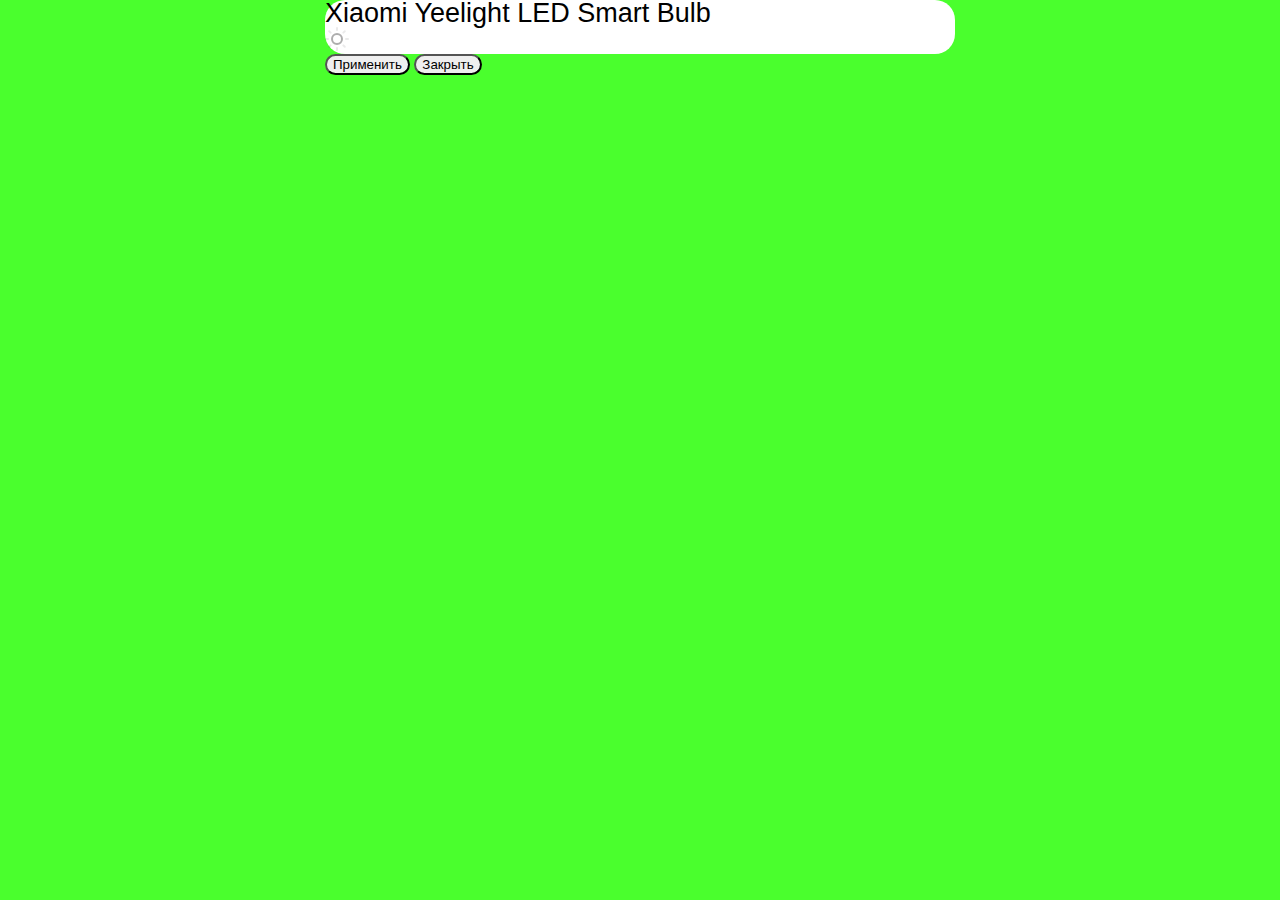
==== popup1.html @ 88f3d819 "start popups" ====
<!DOCTYPE html>
<html lang="en">
<head>
    <meta charset="UTF-8">
    <title>Title</title>
    <link rel="stylesheet" href="./src/css/main.css">
</head>
<body style="background-color: #4aff2d; display: flex; justify-content: center; align-items: center;">

    <div class="popup">
        <div class="popup__content">
            <div class="popup__header">
                <div class="popup__title">Xiaomi Yeelight LED Smart Bulb</div>
                <img src="./src/img/svg/icon_sun.svg" alt="" class="popup__image">
            </div>
            <div class="popup__mode">

            </div>
            <div class="popup__breakpoints">

            </div>
            <div class="popup__touch-area">

            </div>
            
        </div>
        <div class="popup__btns">
            <button class="popup__submit">Применить</button>
            <button class="popup__close">Закрыть</button>
        </div>
    </div>

</body>
</html>
---- src/css/main.css ----
html,body,div,span,applet,object,iframe,h1,h2,h3,h4,h5,h6,p,blockquote,pre,a,abbr,acronym,address,big,cite,code,del,dfn,em,img,ins,kbd,q,s,samp,small,strike,strong,sub,sup,tt,var,b,u,i,center,dl,dt,dd,ol,ul,li,fieldset,form,label,legend,table,caption,tbody,tfoot,thead,tr,th,td,article,aside,canvas,details,embed,figure,figcaption,footer,header,hgroup,menu,nav,output,ruby,section,summary,time,mark,audio,video{margin:0;padding:0;border:0;font-size:100%;font:inherit;vertical-align:baseline}article,aside,details,figcaption,figure,footer,header,hgroup,menu,nav,section{display:block}body{line-height:1}ol,ul{list-style:none}blockquote,q{quotes:none}blockquote:before,blockquote:after,q:before,q:after{content:'';content:none}table{border-collapse:collapse;border-spacing:0}@font-face{font-family:'arial_mtregular';src:url("./../fonts/arialmt-webfont.eot");src:url("./../fonts/arialmt-webfont.eot?#iefix") format("embedded-opentype"),url("./../fonts/arialmt-webfont.woff2") format("woff2"),url("./../fonts/arialmt-webfont.woff") format("woff"),url("./../fonts/arialmt-webfont.ttf") format("truetype"),url("./../fonts/arialmt-webfont.svg#arial_mtregular") format("svg");font-weight:normal;font-style:normal}@font-face{font-family:"ArialMT";src:url("./../fonts/ArialMT.otf");font-weight:400;font-style:normal}html{font-size:16px;font-family:Arial,sans-serif}html,body{margin:0}*{box-sizing:border-box}body{background:transparent}main.container{margin-bottom:8px}button{outline:none}button:hover{cursor:pointer}.container{max-width:1366px;padding:0 0 0 40px;margin:0 auto}.title{margin-bottom:20px;font-size:18px;font-weight:700}.wrapper{display:flex;flex-wrap:wrap;padding-top:30px}.sm-hidden{display:block}.none{display:none !important}[jsrow]{transition-property:margin-left, margin-top;transition-duration:0.3s, 0.3s;transition-timing-function:linear, linear}.section__upper{display:flex;justify-content:space-between}.scroller{display:flex;justify-content:space-between;width:40px}.scroller__arrow{display:block;width:10px;height:14px}.scroller-scripts{margin-right:40px}[jstogglertype]:hover{cursor:pointer}.header{min-height:92px;display:flex;align-items:center;border-bottom:1px solid #F0F0F0}.head-nav{margin-left:52px}.head-nav__ul{display:flex;flex-wrap:wrap}.head-nav__li{margin-right:28px}.head-nav__link{opacity:0.6;font-size:16px;font-weight:700;color:#333;line-height:20px;text-decoration:none}.head-nav__link.active{opacity:1;color:#000}.main{width:47.5%;margin:0 2% 28px 0}.main .item{min-height:120px;margin-right:0}.main__body{position:relative;display:flex;overflow:hidden;padding:20px 21px 0 25px;max-height:330px;min-height:331px;background:#fff url("./../img/jpeg/12.jpg") no-repeat;border-radius:19px}.main__info{padding-top:8px}.main__greeting{margin-right:5px;margin-bottom:10px;font-size:27px;font-weight:700}.main__temperature{display:flex}.main__status{margin:0 5px 27px 0;font-size:14px}.main__temperature_title{color:#858585;font-size:0.81rem;margin-bottom:8px}.main__temperature_indoors,.main__temperature_outdoors{min-width:80px}.main__temperature_value{font-size:calc(2em + 4px);font-weight:700}.main__devices{margin:0 0 0 auto}.main__row{display:flex;flex-wrap:wrap;flex-direction:column;height:10000px}.main__next-devices{position:absolute;z-index:2;bottom:0;width:202px;height:41px;display:flex;align-items:center;justify-content:center;right:20px;background-color:#F7F7F7;border-radius:20px 20px 0 0}.main__next-devices:hover{cursor:pointer}.main__temperature_img{margin-left:-3px}.main__temperature_wrap{float:left;margin-right:10px}.scripts{width:50.5%;overflow-x:hidden}.scripts__area{overflow:hidden;display:flex;flex-wrap:wrap;max-height:330px}.item{display:flex;flex-direction:column;align-items:flex-start;width:200px;min-height:100px;padding:15px;margin:0 15px 15px 0;border-radius:20px;background-color:#F7F7F7;-webkit-tap-highlight-color:transparent;-webkit-tap-highlight-color:transparent;transition-property:box-shadow, background-color;transition-duration:0.3s;transition-timing-function:ease-in-out, ease-in-out;outline:none}.item:hover,.item:active{cursor:pointer;box-shadow:0 2px 6px 0 rgba(197,186,186,0.5);background:#fff}.item:active,.item:hover,.item:focus{outline:0;outline-offset:0}.item__text{margin:auto 0 0 0;font-weight:700;font-size:14px;color:#333;letter-spacing:0;line-height:1.2;text-align:left}.item__mode{margin-top:5px;font-weight:400;font-size:0.70rem;color:#858585;letter-spacing:0}.devices{width:100%}.devices .title{margin-bottom:0}.devices .item{min-height:120px}.devices__upper{display:flex;align-items:center;margin-bottom:19px}.devices__filter{margin:0 auto 0 12px}.devices__filter_lg{display:flex}.devices__filter-btn{display:block;margin-right:8px;padding:8px 14px;background-color:#F7F7F7;font-size:0.8125rem;font-weight:700;border-radius:20px;border:none}.devices__filter-btn.active{background-color:#FFD93E}.devices__filter_sm{display:none;width:71px;padding:6px 11px;font-weight:700;background-color:#FFD93E;border-radius:20px}.scroller-devices{margin-right:45px}.devices__visible-area{overflow-x:hidden}.devices__row{display:flex;width:10000px}.footer{display:flex;align-items:center;justify-content:space-between;padding-right:37px}.footer__ul{display:flex;flex-wrap:wrap}.footer__a,.copyright{font-size:0.75rem;color:#858585;letter-spacing:0.01px}.footer__li{margin-right:17px}.footer__a{text-decoration:none}.footer__a:hover{text-decoration:none}.popup{background-color:transparent;width:630px;max-width:100%}.popup__title{font-size:27px}.popup__content{background-color:#fff;border-radius:20px}.popup__close,.popup__submit{border-radius:20px}@media (max-width: 991px){.main__temperature_wrap{font-size:1.5rem}}@media (max-width: 900px){.main{margin:0 0 31px 0}.main .item{margin-right:20px}.main,.devices,.scripts{width:100%}.main__body{flex-direction:column;min-height:inherit}.main__devices{margin:0}.main__row{flex-direction:row;height:auto;width:10000px}.main__greeting{font-size:18px;margin-bottom:8px}.item{margin-bottom:21px;align-self:flex-start}.sm-hidden{display:none}.main__status,.main__temperature_title{font-size:12px}.main__temperature_img{max-width:20px;height:auto}.main__temperature_value{display:flex;align-items:flex-start}.main__info{padding-top:0}.main__body{padding-top:23px;padding-left:21px}.header{border-bottom:none;min-height:62px}.container{padding:0}.container.header{padding:0 20px}.section{padding:0 20px}.section.scripts,.section.devices{padding-right:0}.main__status{margin-bottom:16px}.main__temperature_indoors,.main__temperature_outdoors{min-width:59px}.main__temperature_wrap{margin-right:6px}.main__temperature{margin-bottom:21px}.scripts__area{width:10000px}.scripts__wrap{overflow-x:hidden}.item__text{line-height:1.2}.scripts{margin-bottom:14px}.footer__a,.copyright{padding:0 20px;font-size:0.65rem}.footer__li{margin-bottom:10px}.devices__filter_sm{display:block}}
/*# sourceMappingURL=main.css.map */
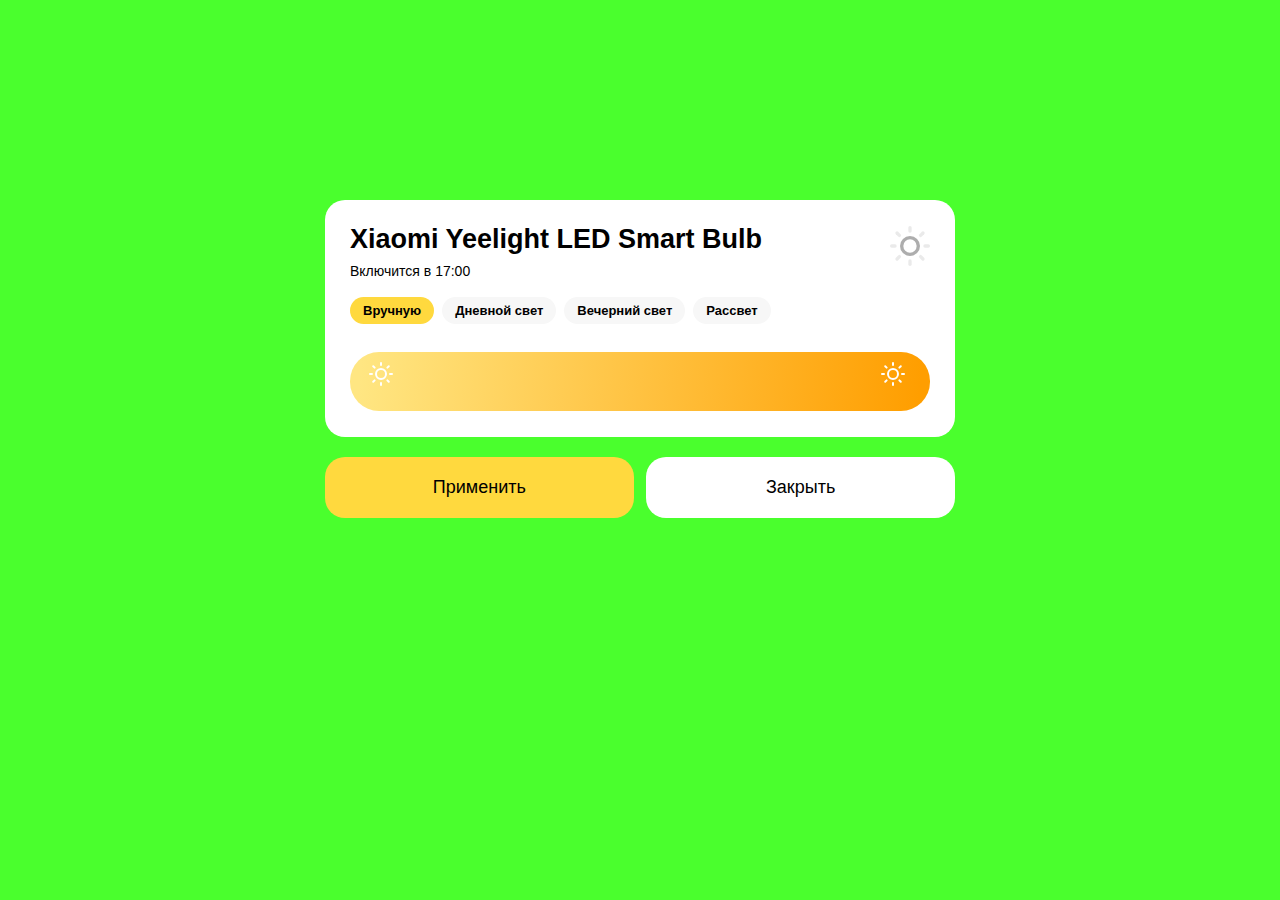
==== commit 881e41a3: "alpha popup1" ====
--- a/popup1.html
+++ b/popup1.html
@@ -5,30 +5,40 @@
     <title>Title</title>
     <link rel="stylesheet" href="./src/css/main.css">
 </head>
-<body style="background-color: #4aff2d; display: flex; justify-content: center; align-items: center;">
+<body style="background-color: #4aff2d; display: flex; justify-content: center; align-items: center; padding-top: 200px;">
 
-    <div class="popup">
-        <div class="popup__content">
-            <div class="popup__header">
-                <div class="popup__title">Xiaomi Yeelight LED Smart Bulb</div>
-                <img src="./src/img/svg/icon_sun.svg" alt="" class="popup__image">
+<div class="popup">
+    <div class="popup__content">
+        <div class="popup__header">
+            <div class="popup__title">Xiaomi Yeelight LED Smart Bulb</div>
+            <img src="./src/img/svg/icon_sun.svg" alt="" class="popup__image">
+        </div>
+        <div class="popup__mode">
+            Включится в 17:00
+        </div>
+        <div class="popup__breakpoints">
+            <div class="popup__breakpoints_wrap">
+                <button class="popup__breakpoint active" devselect="0">Вручную</button>
+                <button class="popup__breakpoint" devselect="1">Дневной свет</button>
+                <button class="popup__breakpoint" devselect="2">Вечерний свет</button>
+                <button class="popup__breakpoint" devselect="3">Рассвет</button>
             </div>
-            <div class="popup__mode">
+        </div>
+        <div class="touch-area">
+            <div class="touch-area__light">
+                <div class="touch-area__pointer">
+
+                </div>
 
             </div>
-            <div class="popup__breakpoints">
+        </div>
 
-            </div>
-            <div class="popup__touch-area">
-
-            </div>
-            
-        </div>
-        <div class="popup__btns">
-            <button class="popup__submit">Применить</button>
-            <button class="popup__close">Закрыть</button>
-        </div>
     </div>
+    <div class="popup__btns">
+        <button class="popup__submit">Применить</button>
+        <button class="popup__close">Закрыть</button>
+    </div>
+</div>
 
 </body>
 </html>--- a/src/css/main.css
+++ b/src/css/main.css
@@ -1,2 +1,2 @@
-html,body,div,span,applet,object,iframe,h1,h2,h3,h4,h5,h6,p,blockquote,pre,a,abbr,acronym,address,big,cite,code,del,dfn,em,img,ins,kbd,q,s,samp,small,strike,strong,sub,sup,tt,var,b,u,i,center,dl,dt,dd,ol,ul,li,fieldset,form,label,legend,table,caption,tbody,tfoot,thead,tr,th,td,article,aside,canvas,details,embed,figure,figcaption,footer,header,hgroup,menu,nav,output,ruby,section,summary,time,mark,audio,video{margin:0;padding:0;border:0;font-size:100%;font:inherit;vertical-align:baseline}article,aside,details,figcaption,figure,footer,header,hgroup,menu,nav,section{display:block}body{line-height:1}ol,ul{list-style:none}blockquote,q{quotes:none}blockquote:before,blockquote:after,q:before,q:after{content:'';content:none}table{border-collapse:collapse;border-spacing:0}@font-face{font-family:'arial_mtregular';src:url("./../fonts/arialmt-webfont.eot");src:url("./../fonts/arialmt-webfont.eot?#iefix") format("embedded-opentype"),url("./../fonts/arialmt-webfont.woff2") format("woff2"),url("./../fonts/arialmt-webfont.woff") format("woff"),url("./../fonts/arialmt-webfont.ttf") format("truetype"),url("./../fonts/arialmt-webfont.svg#arial_mtregular") format("svg");font-weight:normal;font-style:normal}@font-face{font-family:"ArialMT";src:url("./../fonts/ArialMT.otf");font-weight:400;font-style:normal}html{font-size:16px;font-family:Arial,sans-serif}html,body{margin:0}*{box-sizing:border-box}body{background:transparent}main.container{margin-bottom:8px}button{outline:none}button:hover{cursor:pointer}.container{max-width:1366px;padding:0 0 0 40px;margin:0 auto}.title{margin-bottom:20px;font-size:18px;font-weight:700}.wrapper{display:flex;flex-wrap:wrap;padding-top:30px}.sm-hidden{display:block}.none{display:none !important}[jsrow]{transition-property:margin-left, margin-top;transition-duration:0.3s, 0.3s;transition-timing-function:linear, linear}.section__upper{display:flex;justify-content:space-between}.scroller{display:flex;justify-content:space-between;width:40px}.scroller__arrow{display:block;width:10px;height:14px}.scroller-scripts{margin-right:40px}[jstogglertype]:hover{cursor:pointer}.header{min-height:92px;display:flex;align-items:center;border-bottom:1px solid #F0F0F0}.head-nav{margin-left:52px}.head-nav__ul{display:flex;flex-wrap:wrap}.head-nav__li{margin-right:28px}.head-nav__link{opacity:0.6;font-size:16px;font-weight:700;color:#333;line-height:20px;text-decoration:none}.head-nav__link.active{opacity:1;color:#000}.main{width:47.5%;margin:0 2% 28px 0}.main .item{min-height:120px;margin-right:0}.main__body{position:relative;display:flex;overflow:hidden;padding:20px 21px 0 25px;max-height:330px;min-height:331px;background:#fff url("./../img/jpeg/12.jpg") no-repeat;border-radius:19px}.main__info{padding-top:8px}.main__greeting{margin-right:5px;margin-bottom:10px;font-size:27px;font-weight:700}.main__temperature{display:flex}.main__status{margin:0 5px 27px 0;font-size:14px}.main__temperature_title{color:#858585;font-size:0.81rem;margin-bottom:8px}.main__temperature_indoors,.main__temperature_outdoors{min-width:80px}.main__temperature_value{font-size:calc(2em + 4px);font-weight:700}.main__devices{margin:0 0 0 auto}.main__row{display:flex;flex-wrap:wrap;flex-direction:column;height:10000px}.main__next-devices{position:absolute;z-index:2;bottom:0;width:202px;height:41px;display:flex;align-items:center;justify-content:center;right:20px;background-color:#F7F7F7;border-radius:20px 20px 0 0}.main__next-devices:hover{cursor:pointer}.main__temperature_img{margin-left:-3px}.main__temperature_wrap{float:left;margin-right:10px}.scripts{width:50.5%;overflow-x:hidden}.scripts__area{overflow:hidden;display:flex;flex-wrap:wrap;max-height:330px}.item{display:flex;flex-direction:column;align-items:flex-start;width:200px;min-height:100px;padding:15px;margin:0 15px 15px 0;border-radius:20px;background-color:#F7F7F7;-webkit-tap-highlight-color:transparent;-webkit-tap-highlight-color:transparent;transition-property:box-shadow, background-color;transition-duration:0.3s;transition-timing-function:ease-in-out, ease-in-out;outline:none}.item:hover,.item:active{cursor:pointer;box-shadow:0 2px 6px 0 rgba(197,186,186,0.5);background:#fff}.item:active,.item:hover,.item:focus{outline:0;outline-offset:0}.item__text{margin:auto 0 0 0;font-weight:700;font-size:14px;color:#333;letter-spacing:0;line-height:1.2;text-align:left}.item__mode{margin-top:5px;font-weight:400;font-size:0.70rem;color:#858585;letter-spacing:0}.devices{width:100%}.devices .title{margin-bottom:0}.devices .item{min-height:120px}.devices__upper{display:flex;align-items:center;margin-bottom:19px}.devices__filter{margin:0 auto 0 12px}.devices__filter_lg{display:flex}.devices__filter-btn{display:block;margin-right:8px;padding:8px 14px;background-color:#F7F7F7;font-size:0.8125rem;font-weight:700;border-radius:20px;border:none}.devices__filter-btn.active{background-color:#FFD93E}.devices__filter_sm{display:none;width:71px;padding:6px 11px;font-weight:700;background-color:#FFD93E;border-radius:20px}.scroller-devices{margin-right:45px}.devices__visible-area{overflow-x:hidden}.devices__row{display:flex;width:10000px}.footer{display:flex;align-items:center;justify-content:space-between;padding-right:37px}.footer__ul{display:flex;flex-wrap:wrap}.footer__a,.copyright{font-size:0.75rem;color:#858585;letter-spacing:0.01px}.footer__li{margin-right:17px}.footer__a{text-decoration:none}.footer__a:hover{text-decoration:none}.popup{background-color:transparent;width:630px;max-width:100%}.popup__title{font-size:27px}.popup__content{background-color:#fff;border-radius:20px}.popup__close,.popup__submit{border-radius:20px}@media (max-width: 991px){.main__temperature_wrap{font-size:1.5rem}}@media (max-width: 900px){.main{margin:0 0 31px 0}.main .item{margin-right:20px}.main,.devices,.scripts{width:100%}.main__body{flex-direction:column;min-height:inherit}.main__devices{margin:0}.main__row{flex-direction:row;height:auto;width:10000px}.main__greeting{font-size:18px;margin-bottom:8px}.item{margin-bottom:21px;align-self:flex-start}.sm-hidden{display:none}.main__status,.main__temperature_title{font-size:12px}.main__temperature_img{max-width:20px;height:auto}.main__temperature_value{display:flex;align-items:flex-start}.main__info{padding-top:0}.main__body{padding-top:23px;padding-left:21px}.header{border-bottom:none;min-height:62px}.container{padding:0}.container.header{padding:0 20px}.section{padding:0 20px}.section.scripts,.section.devices{padding-right:0}.main__status{margin-bottom:16px}.main__temperature_indoors,.main__temperature_outdoors{min-width:59px}.main__temperature_wrap{margin-right:6px}.main__temperature{margin-bottom:21px}.scripts__area{width:10000px}.scripts__wrap{overflow-x:hidden}.item__text{line-height:1.2}.scripts{margin-bottom:14px}.footer__a,.copyright{padding:0 20px;font-size:0.65rem}.footer__li{margin-bottom:10px}.devices__filter_sm{display:block}}
+html,body,div,span,applet,object,iframe,h1,h2,h3,h4,h5,h6,p,blockquote,pre,a,abbr,acronym,address,big,cite,code,del,dfn,em,img,ins,kbd,q,s,samp,small,strike,strong,sub,sup,tt,var,b,u,i,center,dl,dt,dd,ol,ul,li,fieldset,form,label,legend,table,caption,tbody,tfoot,thead,tr,th,td,article,aside,canvas,details,embed,figure,figcaption,footer,header,hgroup,menu,nav,output,ruby,section,summary,time,mark,audio,video{margin:0;padding:0;border:0;font-size:100%;font:inherit;vertical-align:baseline}article,aside,details,figcaption,figure,footer,header,hgroup,menu,nav,section{display:block}body{line-height:1}ol,ul{list-style:none}blockquote,q{quotes:none}blockquote:before,blockquote:after,q:before,q:after{content:'';content:none}table{border-collapse:collapse;border-spacing:0}@font-face{font-family:'arial_mtregular';src:url("./../fonts/arialmt-webfont.eot");src:url("./../fonts/arialmt-webfont.eot?#iefix") format("embedded-opentype"),url("./../fonts/arialmt-webfont.woff2") format("woff2"),url("./../fonts/arialmt-webfont.woff") format("woff"),url("./../fonts/arialmt-webfont.ttf") format("truetype"),url("./../fonts/arialmt-webfont.svg#arial_mtregular") format("svg");font-weight:normal;font-style:normal}@font-face{font-family:"ArialMT";src:url("./../fonts/ArialMT.otf");font-weight:400;font-style:normal}html{font-size:16px;font-family:Arial,sans-serif}html,body{margin:0}*{box-sizing:border-box}body{background:transparent}main.container{margin-bottom:8px}button{outline:none}button:hover{cursor:pointer}.container{max-width:1366px;padding:0 0 0 40px;margin:0 auto}.title{margin-bottom:20px;font-size:18px;font-weight:700}.wrapper{display:flex;flex-wrap:wrap;padding-top:30px}.sm-hidden{display:block}.none{display:none !important}[jsrow]{transition-property:margin-left, margin-top;transition-duration:0.3s, 0.3s;transition-timing-function:linear, linear}.section__upper{display:flex;justify-content:space-between}.scroller{display:flex;justify-content:space-between;width:40px}.scroller__arrow{display:block;width:10px;height:14px}.scroller-scripts{margin-right:40px}[jstogglertype]:hover{cursor:pointer}.header{min-height:92px;display:flex;align-items:center;border-bottom:1px solid #F0F0F0}.head-nav{margin-left:52px}.head-nav__ul{display:flex;flex-wrap:wrap}.head-nav__li{margin-right:28px}.head-nav__link{opacity:0.6;font-size:16px;font-weight:700;color:#333;line-height:20px;text-decoration:none}.head-nav__link.active{opacity:1;color:#000}.main{width:47.5%;margin:0 2% 28px 0}.main .item{min-height:120px;margin-right:0}.main__body{position:relative;display:flex;overflow:hidden;padding:20px 21px 0 25px;max-height:330px;min-height:331px;background:#fff url("./../img/jpeg/12.jpg") no-repeat;border-radius:19px}.main__info{padding-top:8px}.main__greeting{margin-right:5px;margin-bottom:10px;font-size:27px;font-weight:700}.main__temperature{display:flex}.main__status{margin:0 5px 27px 0;font-size:14px}.main__temperature_title{color:#858585;font-size:0.81rem;margin-bottom:8px}.main__temperature_indoors,.main__temperature_outdoors{min-width:80px}.main__temperature_value{font-size:calc(2em + 4px);font-weight:700}.main__devices{margin:0 0 0 auto}.main__row{display:flex;flex-wrap:wrap;flex-direction:column;height:10000px}.main__next-devices{position:absolute;z-index:2;bottom:0;width:202px;height:41px;display:flex;align-items:center;justify-content:center;right:20px;background-color:#F7F7F7;border-radius:20px 20px 0 0}.main__next-devices:hover{cursor:pointer}.main__temperature_img{margin-left:-3px}.main__temperature_wrap{float:left;margin-right:10px}.scripts{width:50.5%;overflow-x:hidden}.scripts__area{overflow:hidden;display:flex;flex-wrap:wrap;max-height:330px}.item{display:flex;flex-direction:column;align-items:flex-start;width:200px;min-height:100px;padding:15px;margin:0 15px 15px 0;border-radius:20px;background-color:#F7F7F7;-webkit-tap-highlight-color:transparent;-webkit-tap-highlight-color:transparent;transition-property:box-shadow, background-color;transition-duration:0.3s;transition-timing-function:ease-in-out, ease-in-out;outline:none}.item:hover,.item:active{cursor:pointer;box-shadow:0 2px 6px 0 rgba(197,186,186,0.5);background:#fff}.item:active,.item:hover,.item:focus{outline:0;outline-offset:0}.item__text{margin:auto 0 0 0;font-weight:700;font-size:14px;color:#333;letter-spacing:0;line-height:1.2;text-align:left}.item__mode{margin-top:5px;font-weight:400;font-size:0.70rem;color:#858585;letter-spacing:0}.devices{width:100%}.devices .title{margin-bottom:0}.devices .item{min-height:120px}.devices__upper{display:flex;align-items:center;margin-bottom:19px}.devices__filter{margin:0 auto 0 12px}.devices__filter_lg{display:flex}.devices__filter-btn{display:block;margin-right:8px;padding:8px 14px;background-color:#F7F7F7;font-size:0.8125rem;font-weight:700;border-radius:20px;border:none}.devices__filter-btn.active{background-color:#FFD93E}.devices__filter_sm{display:none;width:71px;padding:6px 11px;font-weight:700;background-color:#FFD93E;border-radius:20px}.scroller-devices{margin-right:45px}.devices__visible-area{overflow-x:hidden}.devices__row{display:flex;width:10000px}.footer{display:flex;align-items:center;justify-content:space-between;padding-right:37px}.footer__ul{display:flex;flex-wrap:wrap}.footer__a,.copyright{font-size:0.75rem;color:#858585;letter-spacing:0.01px}.footer__li{margin-right:17px}.footer__a{text-decoration:none}.footer__a:hover{text-decoration:none}.popup{width:630px;max-width:100%;background-color:transparent}.popup__header{display:flex;justify-content:space-between}.popup__title{font-size:27px;font-weight:700}.popup__image{display:block;width:40px;height:auto}.popup__mode{margin-top:-2px;margin-bottom:19px;font-size:14px}.popup__content{margin-bottom:20px;padding:26px 25px;background-color:#fff;border-radius:20px}.popup__close,.popup__submit{border:none;font-size:18px;padding:20px 100px;width:49%;border-radius:20px}.popup__close{background:#fff}.popup__submit{background:#FFD93E}.popup__breakpoints{margin-bottom:28px;overflow-x:hidden}.popup__breakpoints_wrap{width:10000px;display:flex}.popup__breakpoint{display:block;margin-right:8px;padding:6px 13px;background-color:#F7F7F7;font-size:0.8125rem;font-weight:700;border-radius:20px;border:none}.popup__breakpoint.active{background-color:#FFD93E}.popup__btns{display:flex;justify-content:space-between}.touch-area__light{background-image:linear-gradient(-85deg, #FF9E00 2%, #FFE682 98%);height:59px;width:100%;border-radius:29px;position:relative}.touch-area__light::before,.touch-area__light::after{position:absolute;content:'';top:10px;left:19px;width:30px;height:30px;background:transparent url("./../img/svg/icon_sun_3.svg") 0 0 no-repeat}.touch-area__light::after{left:inherit;right:19px}@media (max-width: 991px){.main__temperature_wrap{font-size:1.5rem}}@media (max-width: 900px){.main{margin:0 0 31px 0}.main .item{margin-right:20px}.main,.devices,.scripts{width:100%}.main__body{flex-direction:column;min-height:inherit}.main__devices{margin:0}.main__row{flex-direction:row;height:auto;width:10000px}.main__greeting{font-size:18px;margin-bottom:8px}.item{margin-bottom:21px;align-self:flex-start}.sm-hidden{display:none}.main__status,.main__temperature_title{font-size:12px}.main__temperature_img{max-width:20px;height:auto}.main__temperature_value{display:flex;align-items:flex-start}.main__info{padding-top:0}.main__body{padding-top:23px;padding-left:21px}.header{border-bottom:none;min-height:62px}.container{padding:0}.container.header{padding:0 20px}.section{padding:0 20px}.section.scripts,.section.devices{padding-right:0}.main__status{margin-bottom:16px}.main__temperature_indoors,.main__temperature_outdoors{min-width:59px}.main__temperature_wrap{margin-right:6px}.main__temperature{margin-bottom:21px}.scripts__area{width:10000px}.scripts__wrap{overflow-x:hidden}.item__text{line-height:1.2}.scripts{margin-bottom:14px}.footer__a,.copyright{padding:0 20px;font-size:0.65rem}.footer__li{margin-bottom:10px}.devices__filter_sm{display:block}}
 /*# sourceMappingURL=main.css.map */
